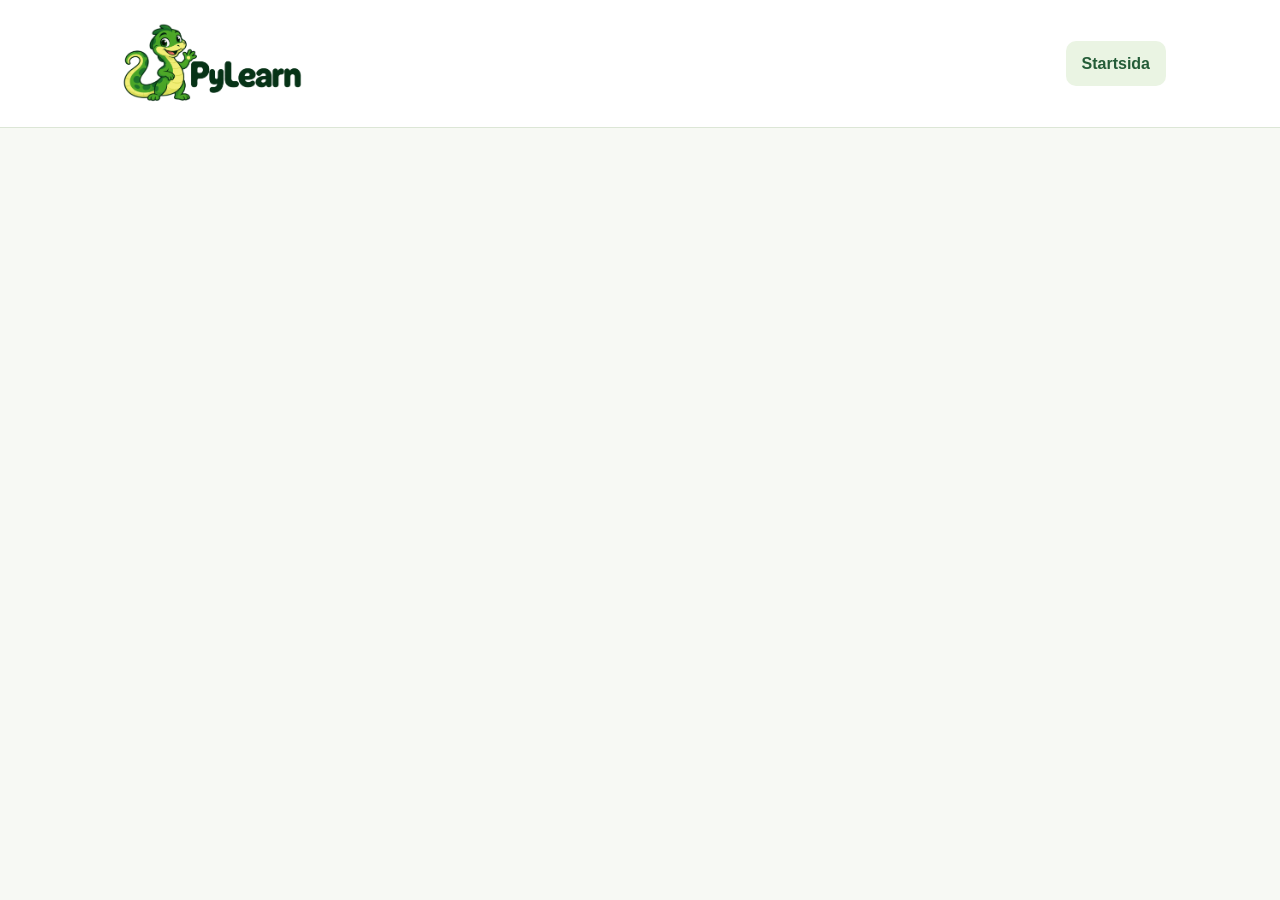
==== index.html @ 4b0c9ba8 "Lade till logga och header / Added logo and header Svenska: Tog fram några loggförslag och valde til" ====
<!DOCTYPE html>
<html lang="sv">

<head>
    <meta charset="UTF-8">
    <meta name="viewport" content="width=device-width, initial-scale=1.0">

    <title>PyLearn – Lär dig Python</title>

    <!-- Gemensam design laddas först -->
    <link rel="stylesheet" href="css/style.css">

    <!-- Design som bara gäller startsidan -->
    <link rel="stylesheet" href="css/index.css">
</head>

<body>
    <header class="site-header">
        <div class="container header-content">
            <a class="logo-link" href="index.html">
                <img src="assets/logo.png" alt="PyLearn – startsida">
            </a>

            <nav aria-label="Huvudmeny">
                <a class="nav-link" href="index.html" aria-current="page">
                    Startsida
                </a>
            </nav>
        </div>
    </header>

    <main class="container">
        <!-- Här bygger David välkomstsektionen i nästa del. -->
    </main>
</body>

</html>
---- css/style.css ----
/* Gemensamma färger */
:root {
    --background: #f7f9f4;
    --surface: #ffffff;
    --text: #173b28;
    --primary: #245c38;
    --light-green: #eaf4e3;
    --border: #dce6d6;
}

/* Grundinställningar */
* {
    box-sizing: border-box;
}

body {
    margin: 0;
    background-color: var(--background);
    color: var(--text);
    font-family: Arial, sans-serif;
    line-height: 1.6;
}

img {
    display: block;
    max-width: 100%;
    height: auto;
}

/* Samma sidbredd på alla sidor */
.container {
    width: calc(100% - 32px);
    max-width: 1052px;
    margin: 0 auto;
}

/* Header */
.site-header {
    background-color: var(--surface);
    border-bottom: 1px solid var(--border);
}

.header-content {
    display: flex;
    align-items: center;
    justify-content: space-between;
    flex-wrap: wrap;
    gap: 16px;
    padding: 16px 0;
}

.logo-link {
    display: block;
    width: 190px;
    max-width: 100%;
}

/* Menylänkar */
.nav-link {
    display: inline-block;
    padding: 10px 16px;
    border-radius: 10px;
    color: var(--primary);
    font-weight: bold;
    text-decoration: none;
}

.nav-link:hover,
.nav-link[aria-current="page"] {
    background-color: var(--light-green);
}

/* Markering vid navigation med tangentbord */
a:focus-visible {
    outline: 3px solid var(--primary);
    outline-offset: 4px;
}

/* Anpassning för mobil */
@media (max-width: 480px) {
    .header-content {
        padding: 12px 0;
        gap: 12px;
    }

    .logo-link {
        width: 140px;
    }

    .nav-link {
        padding: 8px 12px;
    }
}
---- css/index.css ----
/* Startsidespecifik design läggs här i nästa byggdel. */
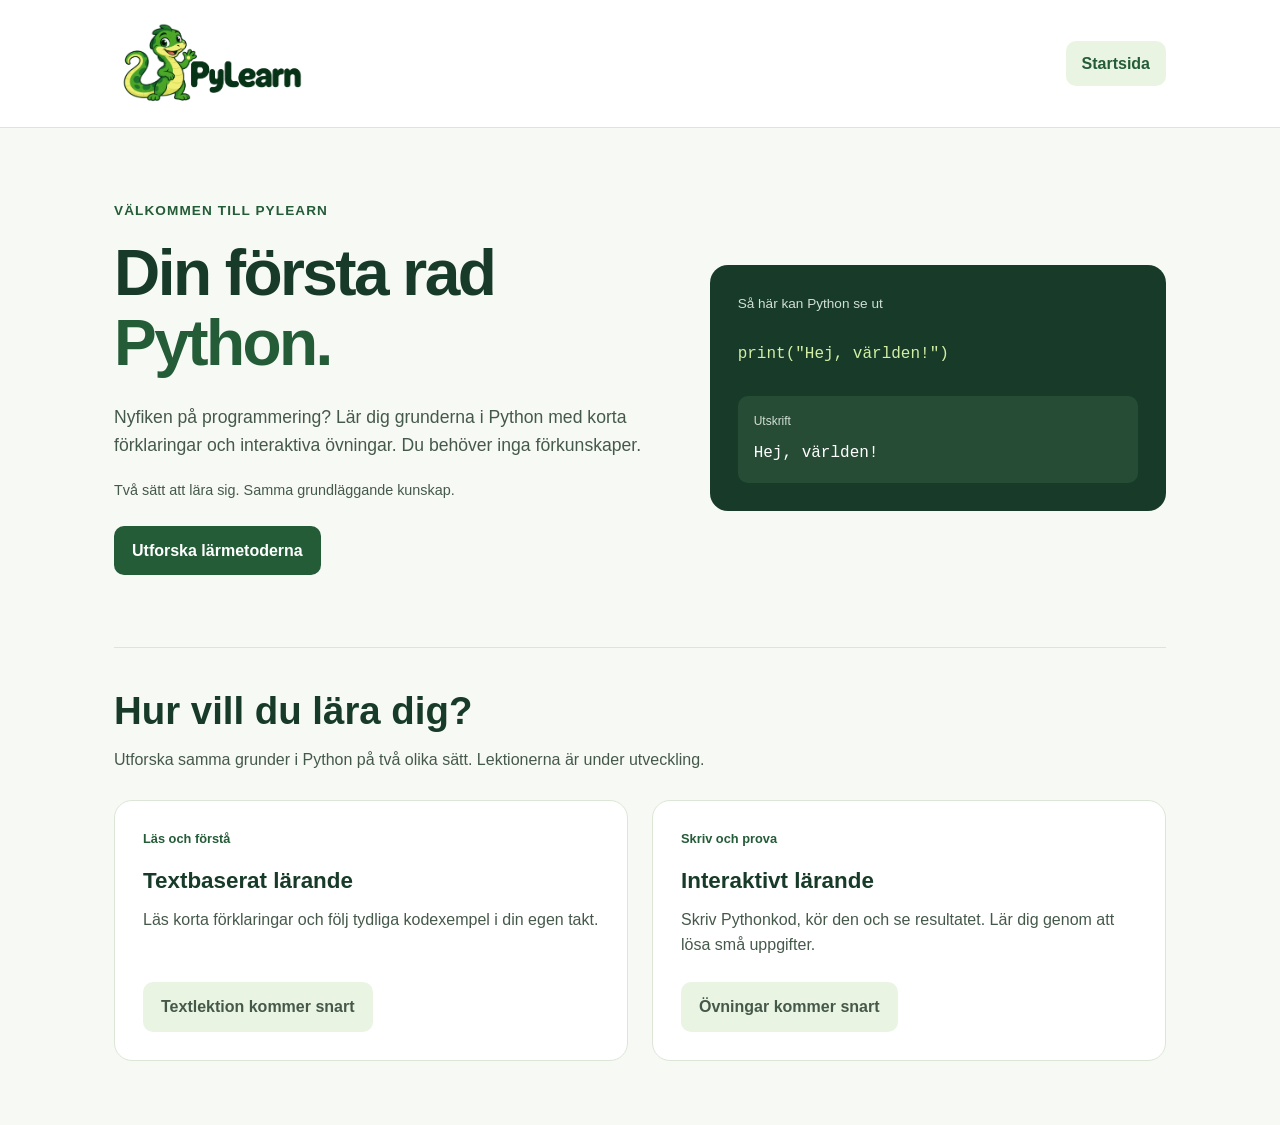
==== commit c9bde516: "Startcommit Lektion/Lesson 13/10-2026 Svenska: Samlar det arbete jag gjort före lektionen den 13 okt" ====
--- a/index.html
+++ b/index.html
@@ -7,10 +7,10 @@
 
     <title>PyLearn – Lär dig Python</title>
 
-    <!-- Gemensam design laddas först -->
+    <!-- Gemensam design -->
     <link rel="stylesheet" href="css/style.css">
 
-    <!-- Design som bara gäller startsidan -->
+    <!-- Startsidespecifik design -->
     <link rel="stylesheet" href="css/index.css">
 </head>
 
@@ -30,7 +30,84 @@
     </header>
 
     <main class="container">
-        <!-- Här bygger David välkomstsektionen i nästa del. -->
+        <!-- Välkomstsektion -->
+        <section class="home-intro" aria-labelledby="intro-title">
+            <div class="intro-text">
+                <p class="intro-label">Välkommen till PyLearn</p>
+
+                <h1 id="intro-title">
+                    Din första rad <span>Python.</span>
+                </h1>
+
+                <p class="intro-description">
+                    Nyfiken på programmering? Lär dig grunderna i Python
+                    med korta förklaringar och interaktiva övningar.
+                    Du behöver inga förkunskaper.
+                </p>
+
+                <p class="intro-detail">
+                    Två sätt att lära sig. Samma grundläggande kunskap.
+                </p>
+
+                <a class="button intro-button" href="#learning-methods">
+                    Utforska lärmetoderna
+                </a>
+            </div>
+
+            <div class="intro-code">
+                <p class="code-heading">Så här kan Python se ut</p>
+
+                <pre><code>print("Hej, världen!")</code></pre>
+
+                <div class="code-result">
+                    <p>Utskrift</p>
+                    <samp>Hej, världen!</samp>
+                </div>
+            </div>
+        </section>
+
+        <!-- De två lärmetoderna -->
+        <section class="home-methods" id="learning-methods" aria-labelledby="methods-title">
+
+            <h2 id="methods-title">Hur vill du lära dig?</h2>
+
+            <p class="methods-description">
+                Utforska samma grunder i Python på två olika sätt.
+                Lektionerna är under utveckling.
+            </p>
+
+            <div class="methods-grid">
+                <article class="method-card">
+                    <span class="method-label">Läs och förstå</span>
+
+                    <h3>Textbaserat lärande</h3>
+
+                    <p>
+                        Läs korta förklaringar och följ tydliga
+                        kodexempel i din egen takt.
+                    </p>
+
+                    <button class="button" type="button" disabled>
+                        Textlektion kommer snart
+                    </button>
+                </article>
+
+                <article class="method-card">
+                    <span class="method-label">Skriv och prova</span>
+
+                    <h3>Interaktivt lärande</h3>
+
+                    <p>
+                        Skriv Pythonkod, kör den och se resultatet.
+                        Lär dig genom att lösa små uppgifter.
+                    </p>
+
+                    <button class="button" type="button" disabled>
+                        Övningar kommer snart
+                    </button>
+                </article>
+            </div>
+        </section>
     </main>
 </body>
 
--- a/css/style.css
+++ b/css/style.css
@@ -90,4 +90,38 @@
     .nav-link {
         padding: 8px 12px;
     }
+}
+
+/* Gemensamma knappar och länkar som ser ut som knappar */
+.button {
+    display: inline-flex;
+    align-items: center;
+    justify-content: center;
+    max-width: 100%;
+    min-height: 44px;
+    padding: 12px 18px;
+    border: none;
+    border-radius: 10px;
+    background-color: var(--primary);
+    color: white;
+    font: inherit;
+    font-weight: bold;
+    text-align: center;
+    text-decoration: none;
+    cursor: pointer;
+}
+
+.button:hover {
+    background-color: var(--text);
+}
+
+.button:focus-visible {
+    outline: 3px solid var(--primary);
+    outline-offset: 4px;
+}
+
+.button:disabled {
+    background-color: var(--light-green);
+    color: #45594b;
+    cursor: not-allowed;
 }
--- a/css/index.css
+++ b/css/index.css
@@ -1 +1,169 @@
-/* Startsidespecifik design läggs här i nästa byggdel. */+/* Välkomstsektion */
+.home-intro {
+    display: grid;
+    grid-template-columns: 1.2fr 1fr;
+    align-items: center;
+    gap: 48px;
+    padding: 72px 0;
+}
+
+/* Låt kolumnerna krympa på mindre skärmar */
+.intro-text,
+.intro-code {
+    min-width: 0;
+}
+
+.intro-label {
+    margin: 0 0 16px;
+    color: var(--primary);
+    font-size: 0.85rem;
+    font-weight: bold;
+    letter-spacing: 0.08em;
+    text-transform: uppercase;
+}
+
+.intro-text h1 {
+    margin: 0 0 24px;
+    font-size: clamp(2.5rem, 5vw, 4rem);
+    line-height: 1.1;
+    letter-spacing: -0.04em;
+}
+
+.intro-text h1 span {
+    color: var(--primary);
+}
+
+.intro-description {
+    margin: 0 0 20px;
+    color: #45594b;
+    font-size: 1.1rem;
+}
+
+.intro-detail {
+    margin: 0;
+    color: #45594b;
+    font-size: 0.9rem;
+}
+
+.intro-button {
+    margin-top: 24px;
+}
+
+/* Pythonexemplet */
+.intro-code {
+    padding: 28px;
+    border-radius: 18px;
+    background-color: var(--text);
+    color: white;
+}
+
+.code-heading {
+    margin: 0;
+    color: #d1dfd4;
+    font-size: 0.85rem;
+}
+
+.intro-code pre {
+    margin: 28px 0;
+    overflow-x: auto;
+    font-size: 1rem;
+}
+
+.intro-code code,
+.code-result samp {
+    font-family: Consolas, "Courier New", monospace;
+}
+
+.intro-code code {
+    color: #d3eea5;
+}
+
+.code-result {
+    padding: 16px;
+    border-radius: 10px;
+    background-color: #274c35;
+}
+
+.code-result p {
+    margin: 0 0 8px;
+    color: #d1dfd4;
+    font-size: 0.75rem;
+}
+
+/* Sektion för lärmetoderna */
+.home-methods {
+    padding: 40px 0 64px;
+    border-top: 1px solid var(--border);
+    scroll-margin-top: 24px;
+}
+
+.home-methods h2 {
+    margin: 0 0 12px;
+    font-size: clamp(1.8rem, 4vw, 2.4rem);
+    line-height: 1.2;
+}
+
+.methods-description {
+    margin: 0 0 28px;
+    color: #45594b;
+}
+
+.methods-grid {
+    display: grid;
+    grid-template-columns: repeat(2, minmax(0, 1fr));
+    gap: 24px;
+}
+
+/* Startsidan: metodkort */
+.method-card {
+    display: flex;
+    flex-direction: column;
+    align-items: flex-start;
+    min-width: 0;
+    padding: 28px;
+    border: 1px solid var(--border);
+    border-radius: 18px;
+    background-color: var(--surface);
+}
+
+.method-label {
+    color: var(--primary);
+    font-size: 0.8rem;
+    font-weight: bold;
+}
+
+.method-card h3 {
+    margin: 16px 0 12px;
+    font-size: 1.4rem;
+    line-height: 1.3;
+}
+
+.method-card p {
+    margin: 0 0 24px;
+    color: #45594b;
+}
+
+.method-card .button {
+    margin-top: auto;
+}
+
+/* Mobil och mindre surfplattor */
+@media (max-width: 760px) {
+    .home-intro {
+        grid-template-columns: 1fr;
+        gap: 28px;
+        padding: 40px 0;
+    }
+
+    .intro-code {
+        padding: 20px;
+    }
+
+    .methods-grid {
+        grid-template-columns: 1fr;
+    }
+
+    .method-card {
+        padding: 24px;
+    }
+}
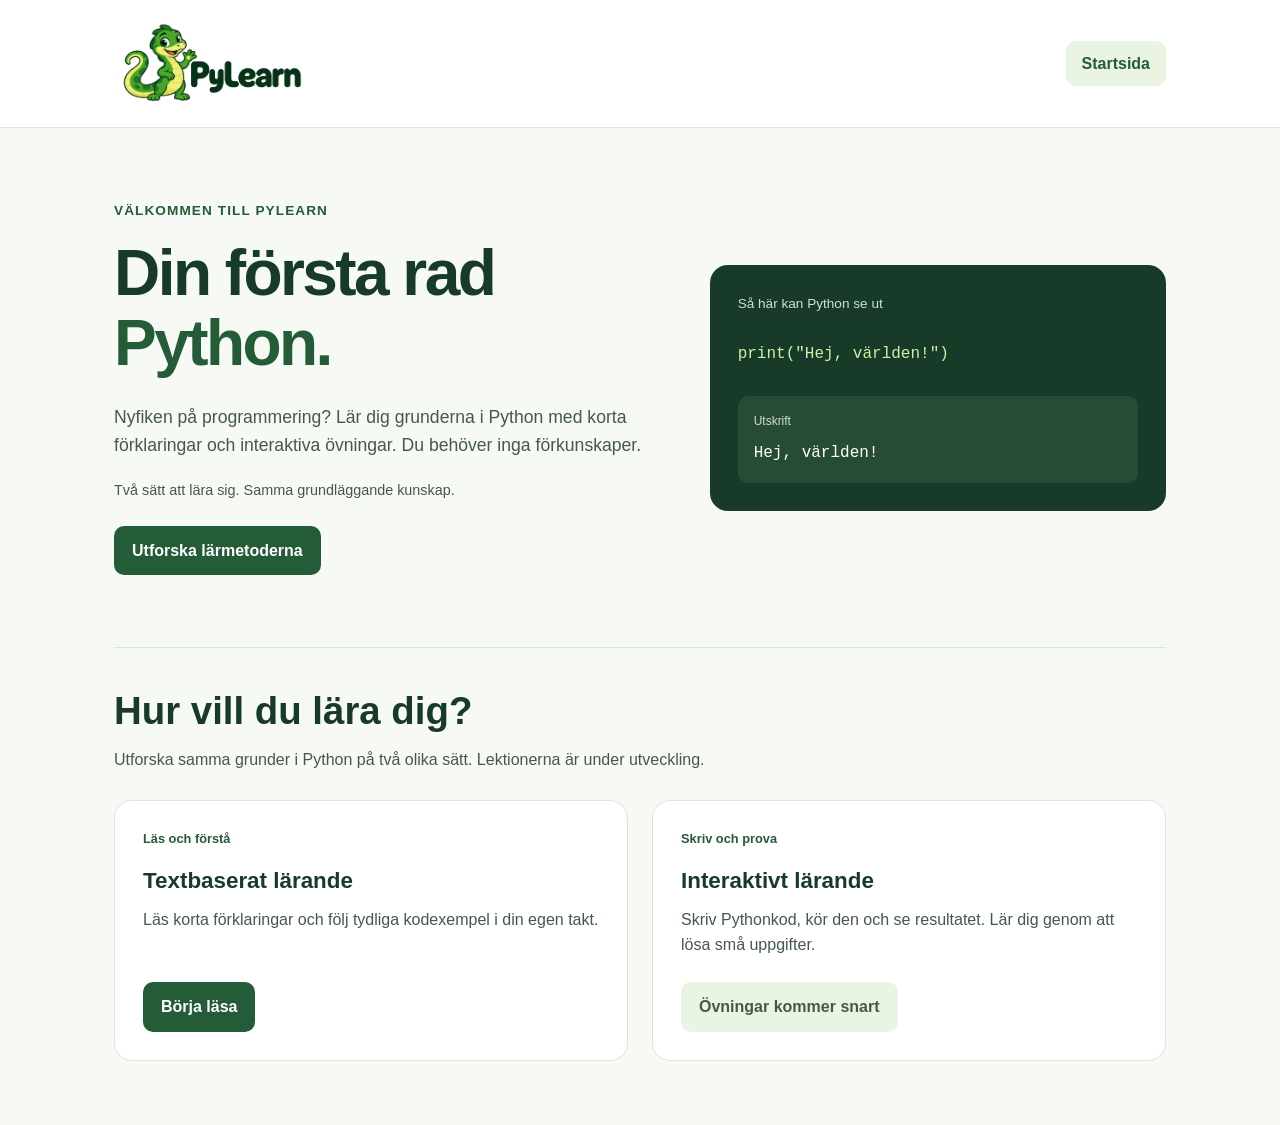
==== commit 95ad1f35: "Lägg till textlektion / Add text-based lesson Lade till en textlektion om print() med förklaringar, " ====
--- a/index.html
+++ b/index.html
@@ -87,9 +87,9 @@
                         kodexempel i din egen takt.
                     </p>
 
-                    <button class="button" type="button" disabled>
-                        Textlektion kommer snart
-                    </button>
+                    <a class="button" href="text.html">
+                        Börja läsa
+                    </a>
                 </article>
 
                 <article class="method-card">
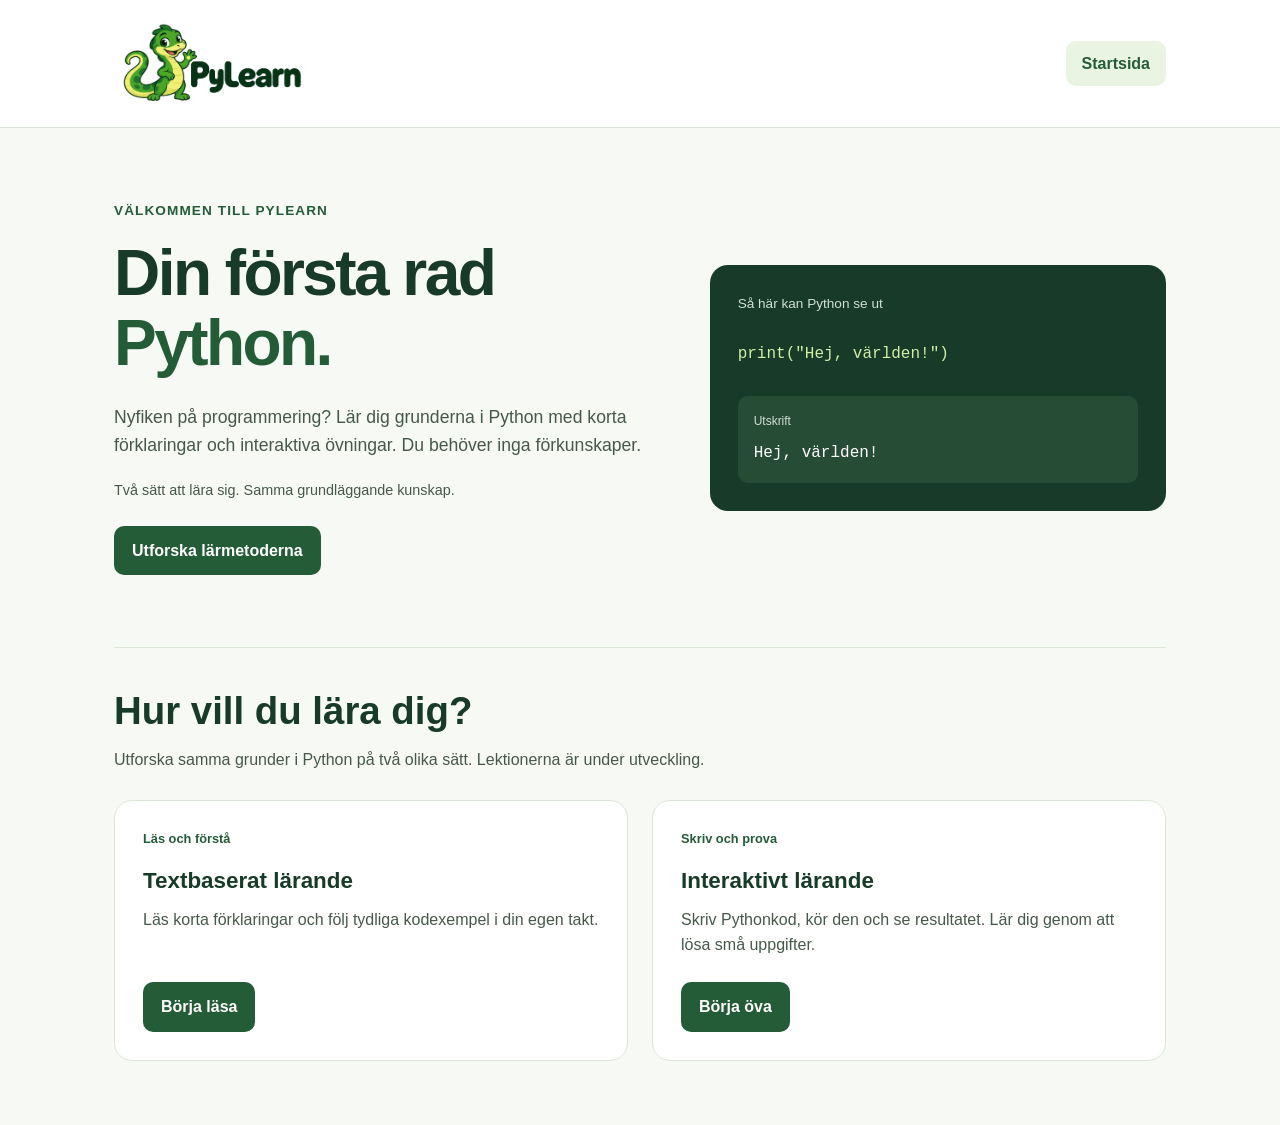
==== commit d9fb412f: "Lägg till Pythonövningar / Add Python exercises Svenska: Lade till en interaktiv print()-lektion med" ====
--- a/index.html
+++ b/index.html
@@ -102,9 +102,9 @@
                         Lär dig genom att lösa små uppgifter.
                     </p>
 
-                    <button class="button" type="button" disabled>
-                        Övningar kommer snart
-                    </button>
+                    <a class="button" href="interactive.html"> 
+                        Börja öva
+                    </a>
                 </article>
             </div>
         </section>
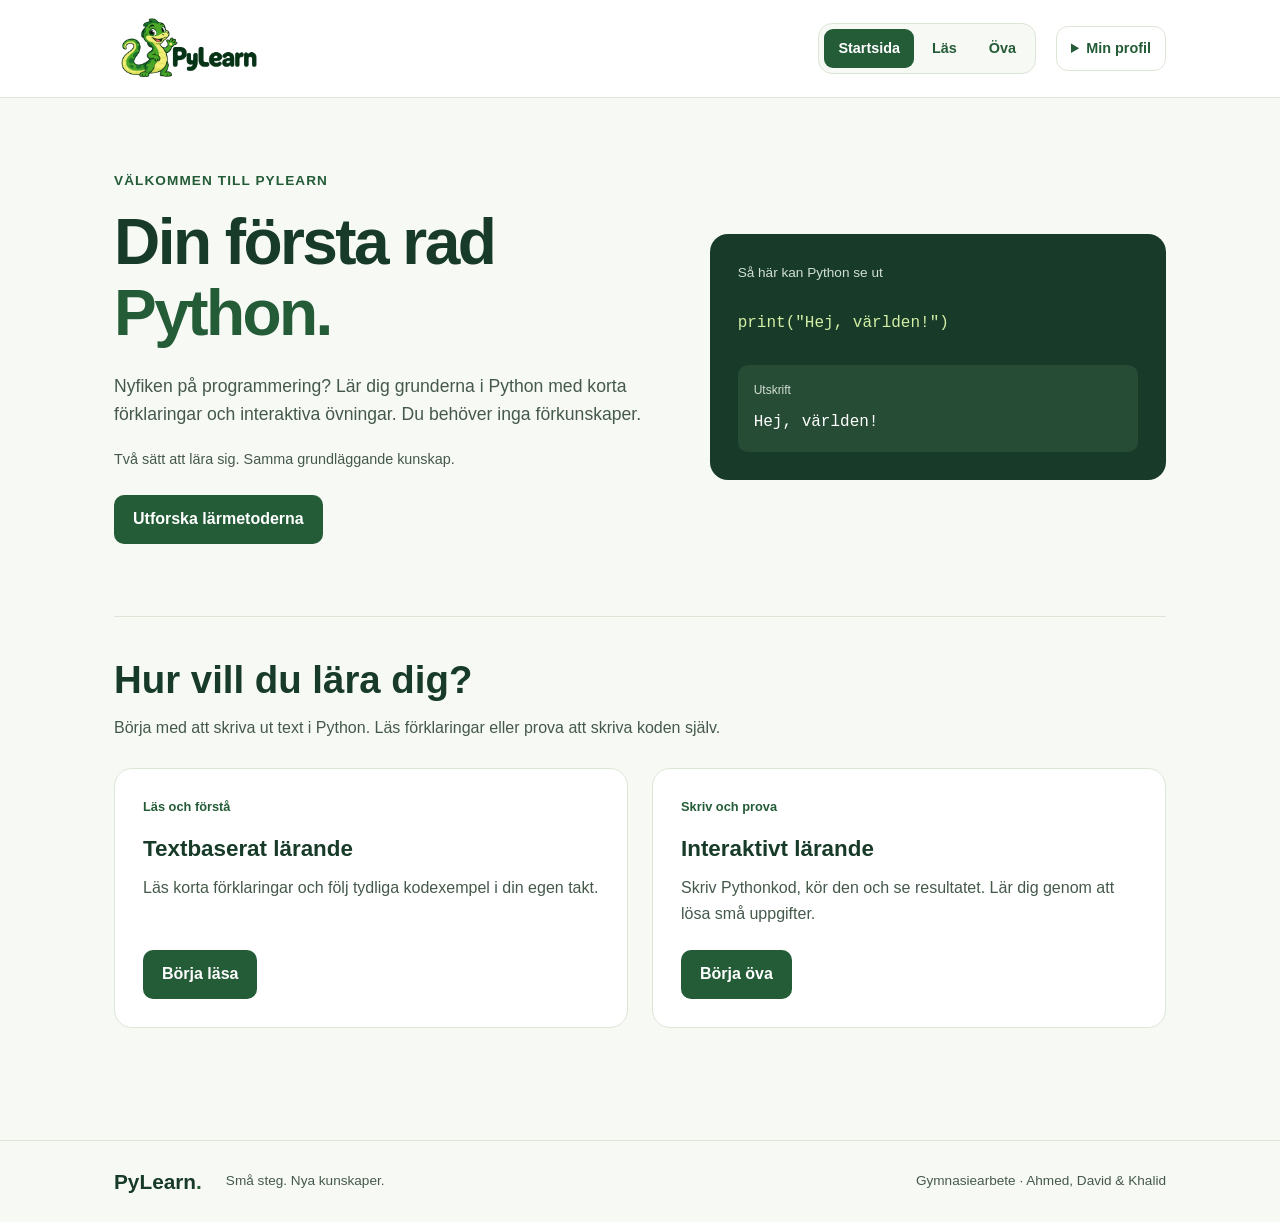
==== commit 42388015: "Rätta övningssidan och förbättra designen / Fix exercise page and improve design Svenska: Rättade öv" ====
--- a/index.html
+++ b/index.html
@@ -7,11 +7,10 @@
 
     <title>PyLearn – Lär dig Python</title>
 
-    <!-- Gemensam design -->
     <link rel="stylesheet" href="css/style.css">
+    <link rel="stylesheet" href="css/index.css">
 
-    <!-- Startsidespecifik design -->
-    <link rel="stylesheet" href="css/index.css">
+    <script src="js/site.js" defer></script>
 </head>
 
 <body>
@@ -21,16 +20,47 @@
                 <img src="assets/logo.png" alt="PyLearn – startsida">
             </a>
 
-            <nav aria-label="Huvudmeny">
+            <nav class="site-nav" aria-label="Huvudmeny">
                 <a class="nav-link" href="index.html" aria-current="page">
                     Startsida
                 </a>
+                <a class="nav-link" href="text.html">Läs</a>
+                <a class="nav-link" href="interactive.html">Öva</a>
             </nav>
+
+            <details class="profile-menu">
+                <summary>Min profil</summary>
+
+                <div class="profile-panel">
+                    <p class="profile-heading">Din plats i PyLearn</p>
+                    <p data-participant-name>Du övar som gäst.</p>
+
+                    <form id="participant-form">
+                        <label for="participant-name">Visningsnamn</label>
+
+                        <input id="participant-name" name="displayName" type="text" maxlength="30" autocomplete="off"
+                            aria-describedby="participant-help" placeholder="Vad vill du kallas?">
+
+                        <p id="participant-help" class="profile-help">
+                            Valfritt. Sparas tillfälligt i den här fliken.
+                        </p>
+
+                        <button class="button" type="submit">
+                            Spara namn
+                        </button>
+                    </form>
+
+                    <p id="participant-message" role="status"></p>
+
+                    <button class="profile-reset" type="button" data-new-participant>
+                        Ny deltagare
+                    </button>
+                </div>
+            </details>
         </div>
     </header>
 
     <main class="container">
-        <!-- Välkomstsektion -->
         <section class="home-intro" aria-labelledby="intro-title">
             <div class="intro-text">
                 <p class="intro-label">Välkommen till PyLearn</p>
@@ -66,14 +96,12 @@
             </div>
         </section>
 
-        <!-- De två lärmetoderna -->
         <section class="home-methods" id="learning-methods" aria-labelledby="methods-title">
-
             <h2 id="methods-title">Hur vill du lära dig?</h2>
 
             <p class="methods-description">
-                Utforska samma grunder i Python på två olika sätt.
-                Lektionerna är under utveckling.
+                Börja med att skriva ut text i Python.
+                Läs förklaringar eller prova att skriva koden själv.
             </p>
 
             <div class="methods-grid">
@@ -102,13 +130,27 @@
                         Lär dig genom att lösa små uppgifter.
                     </p>
 
-                    <a class="button" href="interactive.html"> 
+                    <a class="button" href="interactive.html">
                         Börja öva
                     </a>
                 </article>
             </div>
         </section>
     </main>
+
+    <footer class="site-footer">
+        <div class="container footer-content">
+            <a class="footer-brand" href="index.html">
+                PyLearn<span>.</span>
+            </a>
+
+            <p>Små steg. Nya kunskaper.</p>
+
+            <p class="footer-credit">
+                Gymnasiearbete · Ahmed, David &amp; Khalid
+            </p>
+        </div>
+    </footer>
 </body>
 
 </html>
--- a/css/style.css
+++ b/css/style.css
@@ -6,6 +6,7 @@
     --primary: #245c38;
     --light-green: #eaf4e3;
     --border: #dce6d6;
+    --muted: #45594b;
 }
 
 /* Grundinställningar */
@@ -14,6 +15,9 @@
 }
 
 body {
+    display: flex;
+    flex-direction: column;
+    min-height: 100vh;
     margin: 0;
     background-color: var(--background);
     color: var(--text);
@@ -21,10 +25,25 @@
     line-height: 1.6;
 }
 
+body>main {
+    flex: 1;
+}
+
 img {
     display: block;
     max-width: 100%;
     height: auto;
+}
+
+button,
+input,
+select,
+textarea {
+    font: inherit;
+}
+
+[hidden] {
+    display: none !important;
 }
 
 /* Samma sidbredd på alla sidor */
@@ -34,78 +53,31 @@
     margin: 0 auto;
 }
 
-/* Header */
-.site-header {
-    background-color: var(--surface);
-    border-bottom: 1px solid var(--border);
-}
-
-.header-content {
-    display: flex;
-    align-items: center;
-    justify-content: space-between;
-    flex-wrap: wrap;
-    gap: 16px;
-    padding: 16px 0;
-}
-
-.logo-link {
-    display: block;
-    width: 190px;
-    max-width: 100%;
-}
-
-/* Menylänkar */
-.nav-link {
-    display: inline-block;
-    padding: 10px 16px;
-    border-radius: 10px;
-    color: var(--primary);
-    font-weight: bold;
-    text-decoration: none;
-}
-
-.nav-link:hover,
-.nav-link[aria-current="page"] {
-    background-color: var(--light-green);
-}
-
-/* Markering vid navigation med tangentbord */
-a:focus-visible {
+/* Tangentbordsmarkering */
+a:focus-visible,
+button:focus-visible,
+input:focus-visible,
+select:focus-visible,
+textarea:focus-visible,
+summary:focus-visible {
     outline: 3px solid var(--primary);
     outline-offset: 4px;
 }
 
-/* Anpassning för mobil */
-@media (max-width: 480px) {
-    .header-content {
-        padding: 12px 0;
-        gap: 12px;
-    }
-
-    .logo-link {
-        width: 140px;
-    }
-
-    .nav-link {
-        padding: 8px 12px;
-    }
-}
-
-/* Gemensamma knappar och länkar som ser ut som knappar */
+/* Gemensamma knappar */
 .button {
     display: inline-flex;
     align-items: center;
     justify-content: center;
+    min-height: 44px;
     max-width: 100%;
-    min-height: 44px;
     padding: 12px 18px;
-    border: none;
+    border: 1px solid transparent;
     border-radius: 10px;
     background-color: var(--primary);
     color: white;
-    font: inherit;
-    font-weight: bold;
+    font-weight: bold;
+    line-height: 1.4;
     text-align: center;
     text-decoration: none;
     cursor: pointer;
@@ -115,13 +87,246 @@
     background-color: var(--text);
 }
 
-.button:focus-visible {
-    outline: 3px solid var(--primary);
-    outline-offset: 4px;
-}
-
 .button:disabled {
+    border-color: var(--border);
     background-color: var(--light-green);
-    color: #45594b;
+    color: var(--muted);
     cursor: not-allowed;
+}
+
+/* Kod inuti vanlig text */
+p>code,
+li>code {
+    padding: 2px 6px;
+    border-radius: 5px;
+    background-color: var(--light-green);
+    color: var(--primary);
+    font-family: Consolas, "Courier New", monospace;
+    overflow-wrap: anywhere;
+}
+
+/* Header */
+.site-header {
+    position: relative;
+    z-index: 10;
+    border-bottom: 1px solid var(--border);
+    background-color: var(--surface);
+}
+
+.header-content {
+    display: flex;
+    align-items: center;
+    flex-wrap: wrap;
+    gap: 20px;
+    padding: 12px 0;
+}
+
+.logo-link {
+    display: block;
+    flex-shrink: 0;
+    width: 145px;
+    max-width: 100%;
+}
+
+/* Huvudmeny */
+.site-nav {
+    display: flex;
+    flex-wrap: wrap;
+    gap: 4px;
+    margin-left: auto;
+    padding: 5px;
+    border: 1px solid var(--border);
+    border-radius: 14px;
+    background-color: var(--background);
+}
+
+.nav-link {
+    display: inline-block;
+    padding: 8px 14px;
+    border-radius: 9px;
+    color: var(--primary);
+    font-size: 0.9rem;
+    font-weight: bold;
+    text-decoration: none;
+}
+
+.nav-link:hover {
+    background-color: var(--light-green);
+}
+
+.nav-link[aria-current="page"] {
+    background-color: var(--primary);
+    color: white;
+}
+
+/* Profilmeny */
+.profile-menu {
+    position: relative;
+}
+
+.profile-menu summary {
+    min-height: 44px;
+    padding: 10px 14px;
+    border: 1px solid var(--border);
+    border-radius: 12px;
+    background-color: var(--surface);
+    color: var(--primary);
+    font-size: 0.9rem;
+    font-weight: bold;
+    cursor: pointer;
+}
+
+.profile-menu summary:hover,
+.profile-menu[open] summary {
+    background-color: var(--light-green);
+}
+
+.profile-panel {
+    position: absolute;
+    top: calc(100% + 12px);
+    right: 0;
+    width: min(320px, calc(100vw - 32px));
+    padding: 24px;
+    border: 1px solid var(--border);
+    border-radius: 18px;
+    background-color: var(--surface);
+    box-shadow: 0 16px 48px rgb(23 59 40 / 12%);
+}
+
+.profile-panel p {
+    margin: 0 0 16px;
+    overflow-wrap: anywhere;
+}
+
+.profile-heading {
+    font-size: 1.1rem;
+    font-weight: bold;
+}
+
+.profile-panel [data-participant-name] {
+    color: var(--muted);
+    font-size: 0.9rem;
+}
+
+.profile-panel label {
+    display: block;
+    margin-bottom: 8px;
+    font-size: 0.85rem;
+    font-weight: bold;
+}
+
+.profile-panel input {
+    width: 100%;
+    min-width: 0;
+    padding: 12px;
+    border: 1px solid #849688;
+    border-radius: 10px;
+    background-color: white;
+    color: var(--text);
+}
+
+.profile-panel .profile-help {
+    margin: 10px 0 16px;
+    color: var(--muted);
+    font-size: 0.8rem;
+}
+
+.profile-panel .button {
+    width: 100%;
+}
+
+.profile-panel #participant-message {
+    margin: 12px 0 0;
+    color: var(--primary);
+    font-size: 0.85rem;
+}
+
+#participant-message:empty {
+    display: none;
+}
+
+.profile-reset {
+    display: block;
+    min-height: 44px;
+    margin-top: 16px;
+    padding: 8px 0;
+    border: 0;
+    background-color: transparent;
+    color: var(--primary);
+    font-size: 0.85rem;
+    text-decoration: underline;
+    text-underline-offset: 4px;
+    cursor: pointer;
+}
+
+/* Sidfot */
+.site-footer {
+    margin-top: 48px;
+    padding: 24px 0;
+    border-top: 1px solid var(--border);
+    background-color: var(--background);
+}
+
+.footer-content {
+    display: flex;
+    align-items: center;
+    flex-wrap: wrap;
+    gap: 12px 24px;
+}
+
+.footer-content p {
+    margin: 0;
+    color: var(--muted);
+    font-size: 0.85rem;
+}
+
+.footer-brand {
+    color: var(--text);
+    font-size: 1.3rem;
+    font-weight: bold;
+    text-decoration: none;
+}
+
+.footer-brand span {
+    color: var(--primary);
+}
+
+.footer-content .footer-credit {
+    margin-left: auto;
+}
+
+/* Mobil och mindre skärmar */
+@media (max-width: 640px) {
+    .header-content {
+        gap: 12px;
+    }
+
+    .logo-link {
+        width: 125px;
+    }
+
+    .profile-menu {
+        margin-left: auto;
+    }
+
+    .site-nav {
+        order: 3;
+        justify-content: center;
+        width: 100%;
+        margin-left: 0;
+    }
+
+    .site-nav .nav-link {
+        flex: 1;
+        text-align: center;
+    }
+
+    .footer-content {
+        gap: 8px 16px;
+    }
+
+    .footer-content .footer-credit {
+        width: 100%;
+        margin-left: 0;
+    }
 }
